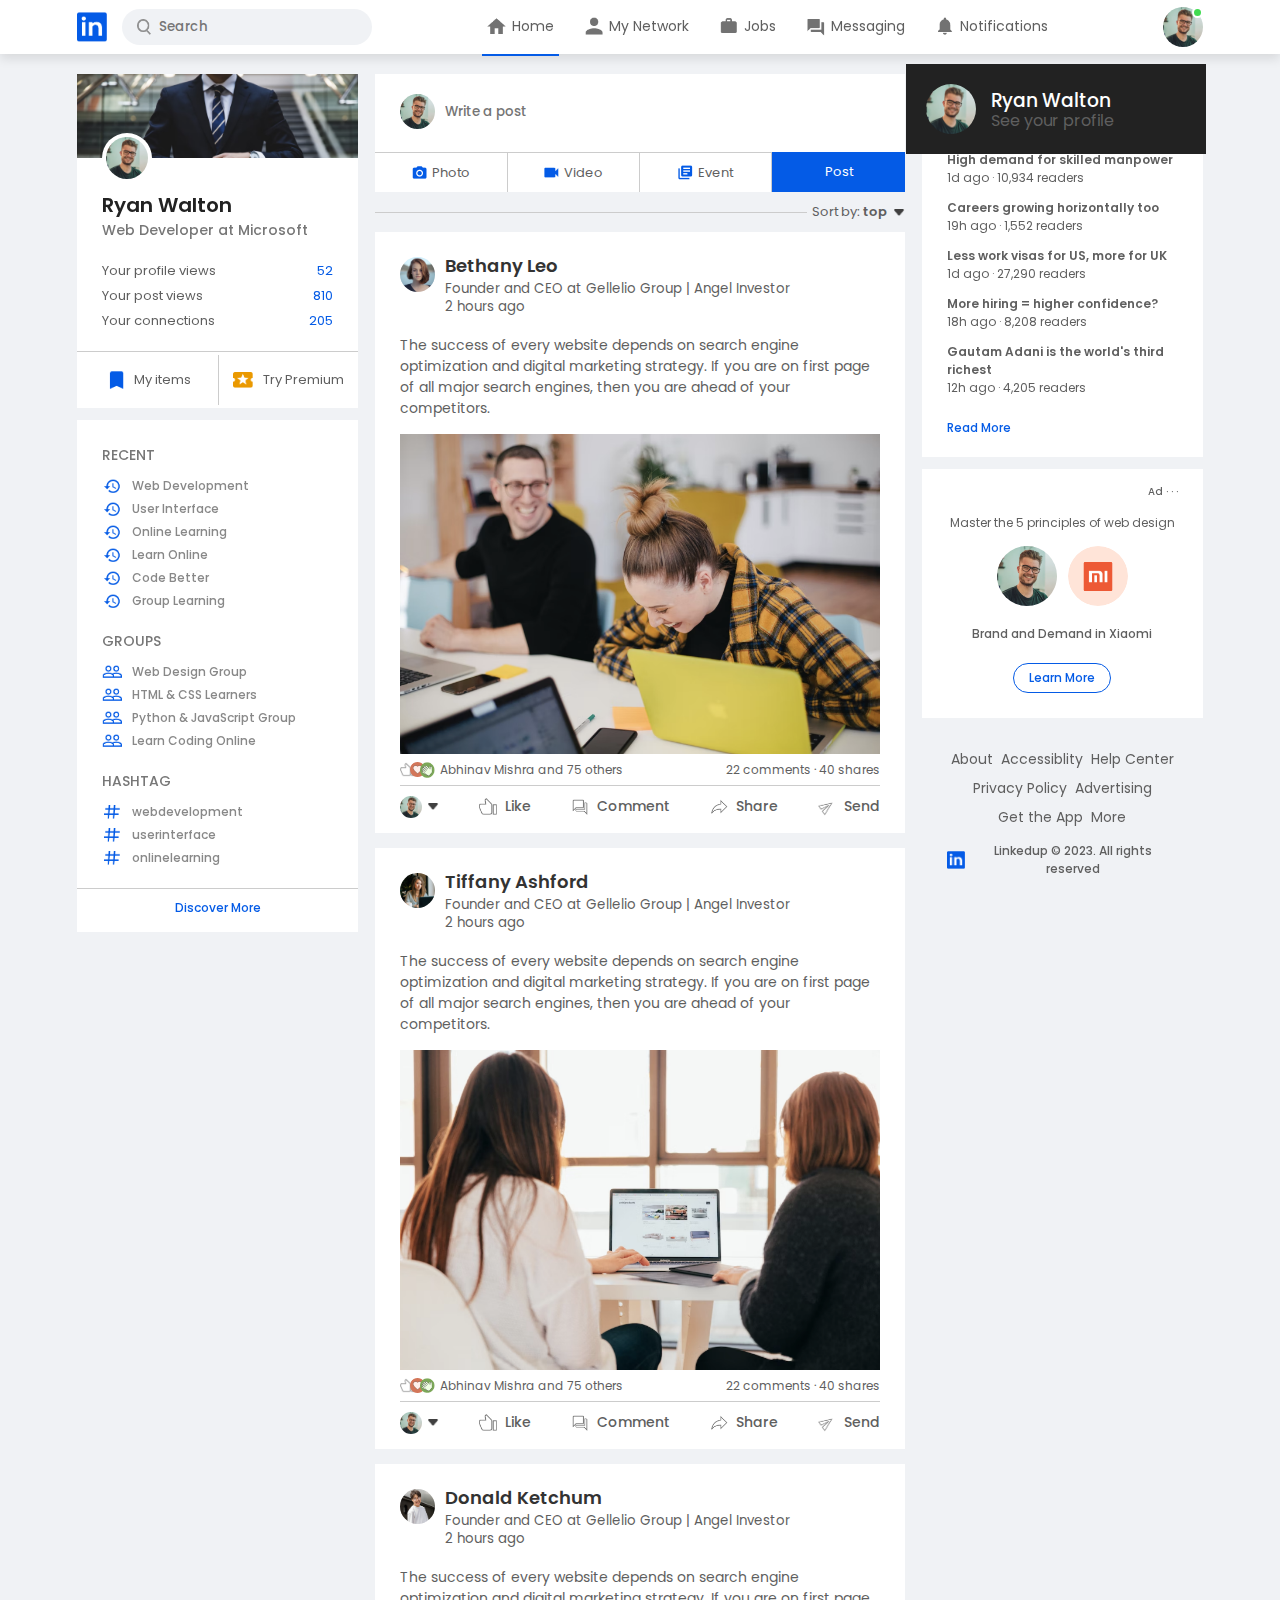
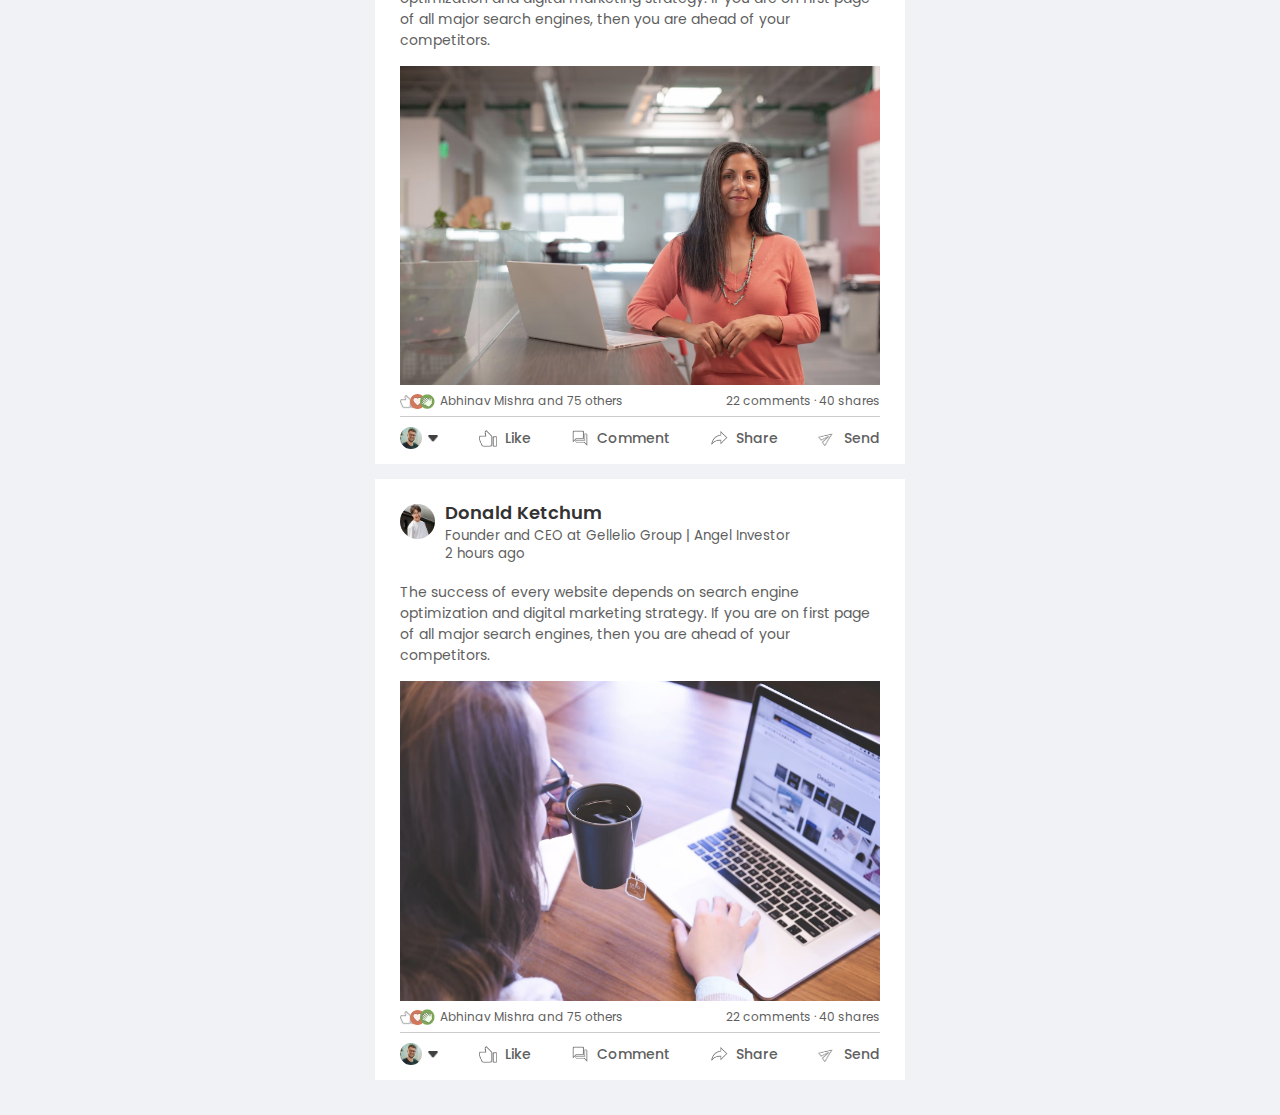
==== index.html @ 0e5afb8e "Initial Commit" ====
<!DOCTYPE html>
<html lang="en">
<head>
    <meta charset="UTF-8">
    <meta name="viewport" content="width=device-width, initial-scale=1.0">
    <title>Social Media Website Design - Practice</title>
    
    <!-- Google Fonts -->
    <link rel="preconnect" href="https://fonts.googleapis.com">
    <link rel="preconnect" href="https://fonts.gstatic.com" crossorigin>
    <link
        href="https://fonts.googleapis.com/css2?family=Abril+Fatface&family=Merriweather:ital@0;1&family=Poppins:ital,wght@0,100;0,200;0,400;0,500;0,600;0,700;0,800;0,900;1,100;1,200;1,300;1,400;1,500;1,600;1,700;1,800;1,900&family=Work+Sans:wght@400;500;800&display=swap"
        rel="stylesheet">
    <link rel="stylesheet" href="./style.css">
</head>
<body>
    <nav class="navbar">
        <div class="navbar-left">
            <a href="./index.html" class="logo"><img src="./images/logo.png" alt="logo"></a>

            <div class="search-box">
                <img src="./images/search.png" alt="replace-me">
                <input type="text" placeholder="Search">
            </div>

        </div>
        <div class="navbar-center">
            <ul>
                <li><a href="#" class="active-link"><img src="./images/home.png" alt="home"><span>Home</span></a></li>
                <li><a href="#"><img src="./images/network.png" alt="person"><span>My Network</span></a></li>
                <li><a href="#"><img src="./images/jobs.png" alt="briefcase"><span>Jobs</span></a></li>
                <li><a href="#"><img src="./images/message.png" alt="messaging"><span>Messaging</span></a></li>
                <li><a href="#"><img src="./images/notification.png" alt="bell notifications"><span>Notifications</span></a></li>
            </ul>
        </div>
        <div class="navbar-right">
            <div class="online">
            <img src="./images/user-1.png" class="nav-profile-img" alt="user profile photo">
            </div>
        </div>

        <!-- ---------------- profile drop-down menu ------------------ -->
        <div class="profile-menu-wrap">
            <div class="profile-menu">
                <div class="user-info">
                    <img src="./images/user-1.png">
                    <div>
                        <h3>Ryan Walton</h3>
                        <a href="#">See your profile</a>
                    </div>
                </div>
            </div>
        </div>

    </nav>    

<!-- --------------- End Navbar --------------- -->   

<div class="container">
    <!-- --------------- Left Sidebar --------------- -->  
    <div class="left-sidebar">
        <div class="sidebar-profile-box">
            <img src="images/cover-pic.png" width="100%">
            <div class="sidebar-profile-info">
                <img src="./images/user-1.png">
                <h1>Ryan Walton</h1>
                <h3>Web Developer at Microsoft</h3>
                <ul>
                    <li>Your profile views <span>52</span></li>
                    <li>Your post views <span>810</span></li>
                    <li>Your connections <span>205</span></li>
                </ul>
            </div>
            <div class="sidebar-profile-link">
                <a href="#"><img src="./images/items.png"> My items</a>
                <a href="#"><img src="./images/premium.png"> Try Premium</a>
            </div>
        </div>

        <div class="sidebar-activity">
            <h3>RECENT</h3>
            <a href="#"><img src="./images/recent.png"> Web Development</a>
            <a href="#"><img src="./images/recent.png"> User Interface</a>
            <a href="#"><img src="./images/recent.png"> Online Learning</a>
            <a href="#"><img src="./images/recent.png"> Learn Online</a>
            <a href="#"><img src="./images/recent.png"> Code Better</a>
            <a href="#"><img src="./images/recent.png"> Group Learning</a>
            <h3>GROUPS</h3>
            <a href="#"><img src="./images/group.png"> Web Design Group</a>
            <a href="#"><img src="./images/group.png"> HTML & CSS Learners</a>
            <a href="#"><img src="./images/group.png"> Python & JavaScript Group</a>
            <a href="#"><img src="./images/group.png"> Learn Coding Online</a>
            <h3>HASHTAG</h3>
            <a href="#"><img src="./images/hashtag.png"> webdevelopment</a>
            <a href="#"><img src="./images/hashtag.png"> userinterface</a>
            <a href="#"><img src="./images/hashtag.png"> onlinelearning</a>
            <div class="discover-more-link">
                <a href="#">Discover More</a>
            </div>
        </div>
    </div>

    <!-- --------------- Main Content  --------------- -->  
    <div class="main-content">

        <div class="create-post">
            <div class="create-post-input">
                <img src="./images/user-1.png">
                <textarea rows="2" placeholder="Write a post"></textarea>
            </div>
            <div class="create-post-links">
                <li><img src="./images/photo.png" alt="photo-icon">Photo</li>
                <li><img src="./images/video.png" alt="video-icon">Video</li>
                <li><img src="./images/event.png" alt="event-icon">Event</li>
                <li>Post</li>
            </div>
        </div>

        <div class="sort-by">
            <hr>
            <p>Sort by: <span>top <img src="./images/down-arrow.png" alt="down arrow"></span></p>
        </div>

                                    <!-- Start user posts -->

        <div class="post">
            <div class="post-author">
                <img src="./images/user-3.png">
                <div>
                    <h1>Bethany Leo</h1>
                    <small>Founder and CEO at Gellelio Group | Angel Investor</small>
                    <small>2 hours ago</small>
                </div>
            </div>

            <p>The success of every website depends on search engine optimization and digital marketing strategy.
                If you are on first page of all major search engines, then you are ahead of your competitors. 
            </p>
            <img src="./images/post-image-1.png" width="100%">

            <div class="post-stats">
                <div>
                    <img src="./images/thumbsup.png" alt="thumbs up icon">
                    <img src="./images/love.png" alt="heart icon">
                    <img src="./images/clap.png" alt="clap icon">
                    <span class="liked-users">Abhinav Mishra and 75 others</span>
                </div>
                <div>
                    <span>22 comments &middot; 40 shares</span>
                </div>
            </div>

            <div class="post-activity">
                <div>
                    <img src="./images/user-1.png" class="post-activity-user-icon">
                    <img src="./images/down-arrow.png" class="post-activity-arrow-icon">
                </div>
                <div class="post-activity-link">
                    <img src="./images/like.png">
                    <span>Like</span>
                </div>
                <div class="post-activity-link">
                    <img src="./images/comment.png">
                    <span>Comment</span>
                </div>
                <div class="post-activity-link">
                    <img src="./images/share.png">
                    <span>Share</span>
                </div>
                <div class="post-activity-link">
                    <img src="./images/send.png">
                    <span>Send</span>
                </div>
            </div>

        </div>
        <div class="post">
            <div class="post-author">
                <img src="./images/user-4.png">
                <div>
                    <h1>Tiffany Ashford</h1>
                    <small>Founder and CEO at Gellelio Group | Angel Investor</small>
                    <small>2 hours ago</small>
                </div>
            </div>

            <p>The success of every website depends on search engine optimization and digital marketing strategy.
                If you are on first page of all major search engines, then you are ahead of your competitors. 
            </p>
            <img src="./images/post-image-2.png" width="100%">

            <div class="post-stats">
                <div>
                    <img src="./images/thumbsup.png" alt="thumbs up icon">
                    <img src="./images/love.png" alt="heart icon">
                    <img src="./images/clap.png" alt="clap icon">
                    <span class="liked-users">Abhinav Mishra and 75 others</span>
                </div>
                <div>
                    <span>22 comments &middot; 40 shares</span>
                </div>
            </div>

            <div class="post-activity">
                <div>
                    <img src="./images/user-1.png" class="post-activity-user-icon">
                    <img src="./images/down-arrow.png" class="post-activity-arrow-icon">
                </div>
                <div class="post-activity-link">
                    <img src="./images/like.png">
                    <span>Like</span>
                </div>
                <div class="post-activity-link">
                    <img src="./images/comment.png">
                    <span>Comment</span>
                </div>
                <div class="post-activity-link">
                    <img src="./images/share.png">
                    <span>Share</span>
                </div>
                <div class="post-activity-link">
                    <img src="./images/send.png">
                    <span>Send</span>
                </div>
            </div>
        </div>

        <div class="post">
            <div class="post-author">
                <img src="./images/user-5.png">
                <div>
                    <h1>Donald Ketchum</h1>
                    <small>Founder and CEO at Gellelio Group | Angel Investor</small>
                    <small>2 hours ago</small>
                </div>
            </div>

            <p>The success of every website depends on search engine optimization and digital marketing strategy.
                If you are on first page of all major search engines, then you are ahead of your competitors. 
            </p>
            <img src="./images/post-image-3.png" width="100%">

            <div class="post-stats">
                <div>
                    <img src="./images/thumbsup.png" alt="thumbs up icon">
                    <img src="./images/love.png" alt="heart icon">
                    <img src="./images/clap.png" alt="clap icon">
                    <span class="liked-users">Abhinav Mishra and 75 others</span>
                </div>
                <div>
                    <span>22 comments &middot; 40 shares</span>
                </div>
            </div>

            <div class="post-activity">
                <div>
                    <img src="./images/user-1.png" class="post-activity-user-icon">
                    <img src="./images/down-arrow.png" class="post-activity-arrow-icon">
                </div>
                <div class="post-activity-link">
                    <img src="./images/like.png">
                    <span>Like</span>
                </div>
                <div class="post-activity-link">
                    <img src="./images/comment.png">
                    <span>Comment</span>
                </div>
                <div class="post-activity-link">
                    <img src="./images/share.png">
                    <span>Share</span>
                </div>
                <div class="post-activity-link">
                    <img src="./images/send.png">
                    <span>Send</span>
                </div>
            </div>
        </div>

        <div class="post">
            <div class="post-author">
                <img src="./images/user-5.png">
                <div>
                    <h1>Donald Ketchum</h1>
                    <small>Founder and CEO at Gellelio Group | Angel Investor</small>
                    <small>2 hours ago</small>
                </div>
            </div>

            <p>The success of every website depends on search engine optimization and digital marketing strategy.
                If you are on first page of all major search engines, then you are ahead of your competitors. 
            </p>
            <img src="./images/post-image-4.png" width="100%">

            <div class="post-stats">
                <div>
                    <img src="./images/thumbsup.png" alt="thumbs up icon">
                    <img src="./images/love.png" alt="heart icon">
                    <img src="./images/clap.png" alt="clap icon">
                    <span class="liked-users">Abhinav Mishra and 75 others</span>
                </div>
                <div>
                    <span>22 comments &middot; 40 shares</span>
                </div>
            </div>

            <div class="post-activity">
                <div>
                    <img src="./images/user-1.png" class="post-activity-user-icon">
                    <img src="./images/down-arrow.png" class="post-activity-arrow-icon">
                </div>
                <div class="post-activity-link">
                    <img src="./images/like.png">
                    <span>Like</span>
                </div>
                <div class="post-activity-link">
                    <img src="./images/comment.png">
                    <span>Comment</span>
                </div>
                <div class="post-activity-link">
                    <img src="./images/share.png">
                    <span>Share</span>
                </div>
                <div class="post-activity-link">
                    <img src="./images/send.png">
                    <span>Send</span>
                </div>
            </div>
        </div>
                                    <!-- End user posts -->

    </div>

    <!-- --------------- Right Sidebar  --------------- --> 
    <div class="right-sidebar">
        <div class="sidebar-news">
            <img src="./images/more.png" class="info-icon" alt="info icon">
            <h3>Trending News</h3>
            <a href="#">High demand for skilled manpower</a>
            <span>1d ago &middot; 10,934 readers</span>

            <a href="#">Careers growing horizontally too</a>
            <span>19h ago &middot; 1,552 readers</span>

            <a href="#">Less work visas for US, more for UK</a>
            <span>1d ago &middot; 27,290 readers</span>

            <a href="#">More hiring = higher confidence?</a>
            <span>18h ago &middot; 8,208 readers</span>

            <a href="#">Gautam Adani is the world's third richest</a>
            <span>12h ago &middot; 4,205 readers</span>

            <a href="#" class="read-more-link">Read More</a>
        </div>


        <div class="sidebar-ad">
            <small>Ad &middot; &middot; &middot;</small>
            <p>Master the 5 principles of web design</p>
            <div>
                <img src="./images/user-1.png">
                <img src="./images/mi-logo.png">
            </div>
            <b>Brand and Demand in Xiaomi</b>
            <a href="#" class="ad-link">Learn More</a>
        </div>

        <div class="sidebar-useful-links">
            <a href="#">About</a>
            <a href="#">Accessiblity</a>
            <a href="#">Help Center</a>
            <a href="#">Privacy Policy</a>
            <a href="#">Advertising</a>
            <a href="#">Get the App</a>
            <a href="#">More</a>


            <div class="copyright-msg">
                <img src="./images/logo.png" alt="logo">
                <p>Linkedup &#169; 2023. All rights reserved</p>
            </div>
        </div>

    </div>
</div>


</body>
</html>
---- style.css ----
* {
    margin: 0; 
    padding: 0; 
    font-family: 'Poppins', sans-serif;
    box-sizing: border-box;
}

body {
    background: #f0f2f5; 
    color: #5f5f5f;
}

a {
    text-decoration: none; /*remoes underline from all link text*/
    color: #5f5f5f;
}

.navbar {
    display: flex; 
    align-items: center;
    justify-content: space-between;
    background: #fff; 
    padding: 6px 6%; 
    position: sticky; 
    top: 0; 
    z-index: 100; 
    box-shadow: 0 5px 10px rgba(0, 0, 0, 0.1); 
}

.logo img {
    width: 30px; /*changes the size of the logo*/
    margin-right: 15px;
    display: block; 
}

.navbar-center ul li {
    display: inline-block; /*horizontally aligns items*/
    list-style: none; /*removes bullets*/
}

.navbar-center ul li a {
    display: flex;
    align-items: center; /*aligns icons and link text*/
    font-size: 14px;
    margin: 5px 8px; /* 5px on l/r and 8px t/b*/
    padding-right: 5px;
    position: relative;
}

.navbar-center ul li a img {
    width: 30px; /*changes the size of the icons*/
}

.navbar-center ul li a::after {
    content: '';
    width: 0; 
    height: 2px; 
    background: #045be6;
    position: absolute;
    bottom: -15px; 
    transition: width 0.3s;
}

.navbar-center ul li a:hover::after, 
.navbar-center ul li a.active-link::after {
    width: 100%;
}

.nav-profile-img {
    width: 40px; 
    border-radius: 50%;
    display: block; 
    cursor: pointer;
    position: relative;
}

.online {
    position: relative; 
}

.online::after {
    content: ''; 
    width: 7px; 
    height: 7px; 
    border: 2px solid #fff;
    border-radius: 50%;
    right: 0px; 
    top: 0px; 
    background: #41db51;
    position: absolute;
}

.search-box {
    background: #f0f2f5;
    width: 250px;
    border-radius: 20px;
    display: flex;
    align-items: center;
    padding: 0 15px;
}

.navbar-left {
    display: flex;   
    align-items: center;
}

.search-box img {
    width: 14px;
}

.search-box input {
    width: 100%;
    background: transparent;
    padding: 8px;
    outline: none;
    border: 0;
}

/* ----- Navbar End ----- */ 

.container {
    padding: 20px 6%; 
    display: flex;
    flex-wrap: wrap; /* look this up */
    justify-content: space-between;

}

/* --------------- Left Sidebar --------------- */

.left-sidebar {
    flex-basis: 25%; /*sets the width of the sidebar*/
    align-self: flex-start;
    position: sticky; 
    top: 73px;
}

.sidebar-profile-box {
    background: #fff;
}

.sidebar-profile-info {
    padding: 0 25px; 
}

.sidebar-profile-info img {
    width: 50px;
    border-radius: 50%;
    background: #fff; 
    padding: 4px; /* adds 4 px of circle around profile image */
    margin-top: -45px; 
}

.sidebar-profile-info h1 {
    font-size: 20px;
    font-weight: 600;
    color: #222;
}

.sidebar-profile-info h3 {
    font-size: 14px; 
    font-weight: 500;
    color: #777;
}

.sidebar-profile-info ul {
    list-style: none;
    margin: 20px 0;
}

.sidebar-profile-info ul li {
    width: 100%;
    margin: 5px 0; 
    font-size: 13px;
}

.sidebar-profile-info ul li span {
    float: right;
    color: #045be6;
}

.sidebar-profile-link {
    display: flex;
    align-items: center;
    border-top: 1px solid #ccc;
}

.sidebar-profile-link a {
    flex-basis: 50%; 
    display: flex;
    align-items: center;
    justify-content: center;
    padding: 15px 0;
    font-size: 13px; 
    border-left: 1px solid #ccc;
}

.sidebar-profile-link a:first-child {
    border-left: 0;
}

.sidebar-profile-link a img {
    width: 20px;
    margin-right: 10px;
}

.sidebar-activity {
    background: #fff;
    padding: 5px 25px;
    margin: 12px 0; 
}

.sidebar-activity h3 {
    color: #777;
    font-size: 14px; 
    font-weight: 500; 
    margin: 20px 0 10px; 
}

.sidebar-activity a {
    display: flex;
    align-items: center;
    font-size: 12px;
    font-weight: 500;
    color: #888;
    margin: 3px 0;
}

.sidebar-activity a img {
    width: 20px;
    margin-right: 10px;
}

.discover-more-link {
    border-top: 1px solid #ccc;
    text-align: center;
    margin-top: 20px; 
    margin-left: -25px; 
    margin-right: -25px; 
}

.discover-more-link a {
    color: #045be6;
    display: inline-block;
    margin: 10px 0;
}

/* --------------- Right Sidebar --------------- */

.right-sidebar {
    flex-basis: 25%;
    align-self: flex-start;
    position: sticky; 
    top: 73px;
}

.sidebar-news {
    background: #fff;
    padding: 10px 25px;
}

.info-icon {
    width: 15px;
    float: right;
    margin-top: 15px;
}

.sidebar-news h3 {
    font-size: 18px;
    font-weight: 600;
    color: #333;
    margin: 10px 0 30px;
}

.sidebar-news a {
    display: block;
    font-size: 12px;
    font-weight: 600; 
    margin-top: 10px;
    margin-bottom: -5px;
}

.sidebar-news span {
    font-size: 12px;
}

.sidebar-news .read-more-link {
    color: #045be6;
    font-weight: 500;
    margin: 20px 0 10px;
}

.sidebar-ad {
    background: #fff;
    padding: 15px 25px; 
    text-align: center;
    margin: 12px 0;
    font-size: 12px;
}

.sidebar-ad img {
    width: 60px;
    border-radius: 50%;
    margin: 4px;
}

.sidebar-ad small{
    float: right; 
    font-weight: 500; 
}

.sidebar-ad p {
    margin-top: 30px;
    margin-bottom: 10px;
}

.sidebar-ad b {
    display: block;
    font-weight: 500;
    margin-top: 10px;
}

.ad-link {
    display: inline-block;
    border: 1px solid #045be6;
    border-radius: 30px;
    padding: 5px 15px;
    color: #045be6;
    font-weight: 500;
    margin: 20px auto 10px;
}

.sidebar-useful-links {
    padding: 15px 25px; 
    text-align: center;
}

.sidebar-useful-links a {
    display: inline-block; /* allows us to set the width and height on the element */
    font-size: 14px;
    margin: 4px 2px; /* adds space between the links */
}

.copyright-msg {
    display: flex;
    align-items: center;
    justify-content: center;
    font-size: 12px;
    margin-top: 10px;
    font-weight: 500;
}

.copyright-msg img {
    width: 18px;
    margin-right: 4px;
}


/* --------------- Main Content --------------- */
.main-content {
    flex-basis: 47%;
}

.create-post {
    background: #fff;
}

.create-post-input {
    padding: 20px 25px 10px; 
    display: flex;
    align-items: flex-start;
}

.create-post-input img {
    width: 35px;
    border-radius: 50%;    
    margin-right: 10px;
}

.create-post-input textarea {
    width: 100%;
    border: 0; 
    outline: 0;
    resize: none;
    background: transparent;
    margin-top: 8px;
}

::placeholder {
    font-weight: 500;
}

.create-post-links {
    display: flex;
    align-items: flex-start;
}

.create-post-links li {
    list-style: none;
    border-top: 1px solid #ccc;
    border-right: 1px solid #ccc;
    flex-basis: 25%;
    height: 40px;
    font-size: 13px;
    display: flex;
    align-items: center;
    justify-content: center;
    cursor: pointer;
}

.create-post-links li img {
    width: 15px;
    margin-right: 5px;
}

.create-post-links li:last-child {
    background: #045be6;
    color: #fff;
    border-top: 0;
    border-right: 0;
}

.sort-by {
    display: flex;
    align-items: center;
    margin: 10px 0;
}

.sort-by hr {
    flex: 1;
    border: 0;
    height: 1px;
    background: #ccc;
}

.sort-by p {
    font-size: 13px;
    padding-left: 5px;
}

.sort-by p span {
    font-weight: 600; 
    cursor: pointer;
}

.sort-by p span img {
    width: 12px;
    margin-left: 3px;
}

.post {
    background: #fff;
    padding: 20px 25px 5px;
    margin: 5px 0 15px;
}

.post-author {
    display: flex;
    align-items: flex-start;
    margin-bottom: 20px;
}

.post-author img {
    width: 35px;
    border-radius: 50%;
    margin-right: 10px;
    margin-top: 5px;
}

.post-author h1 {
    font-size: 18px;
    font-weight: 600;
    color: #333;
}

.post-author small {
    display: block;
    margin-bottom: -2px;
}

.post p {
    font-size: 14px; 
    margin-bottom: 15px; 
}

.post-stats {
    display: flex;
    flex-wrap: wrap;
    align-items: center;
    justify-content: space-between;
    font-size: 12px;
    border-bottom: 1px solid #ccc;
    padding-bottom: 6px;
}

.post-stats div {
    display: flex;
    align-items: center;
}

.post-stats img {
    width: 15px;
    margin-right: -5px;
}

.liked-users {
    margin-left: 10px;
}

.post-activity {
    display: flex;
    align-items: center;
    justify-content: space-between; 
    padding: 10px 0;
    font-size: 14px;
    font-weight: 500;
}

.post-activity div {
    display: flex;
    align-items: center;
}

.post-activity-user-icon {
    width: 22px;
    border-radius: 50%;
}

.post-activity-arrow-icon {
    width: 12px; 
    margin-left: 5px;
}

.post-activity-link img {
    width: 18px;
    margin-right: 8px;
}

/* --------------- Profile Drop-down Menu ---------------- */

.profile-menu-wrap {
    position: absolute;  
    top: 100%;  
    right: 5%;
    width: 320px;
}

.profile-menu {
    background: #222;
    color: #fff;
    padding: 20px;
    margin: 10px;
}

.user-info {
    display: flex;
    align-items: center;
}

.user-info img {
    width: 50px;
    border-radius: 50%;
    margin-right: 15px;
}

.user-info h3 {
    font-weight: 500;
    margin-bottom:-7px;
}


/* left off at 1:32:08 https://www.youtube.com/watch?v=0ihPVIrf_Dw */
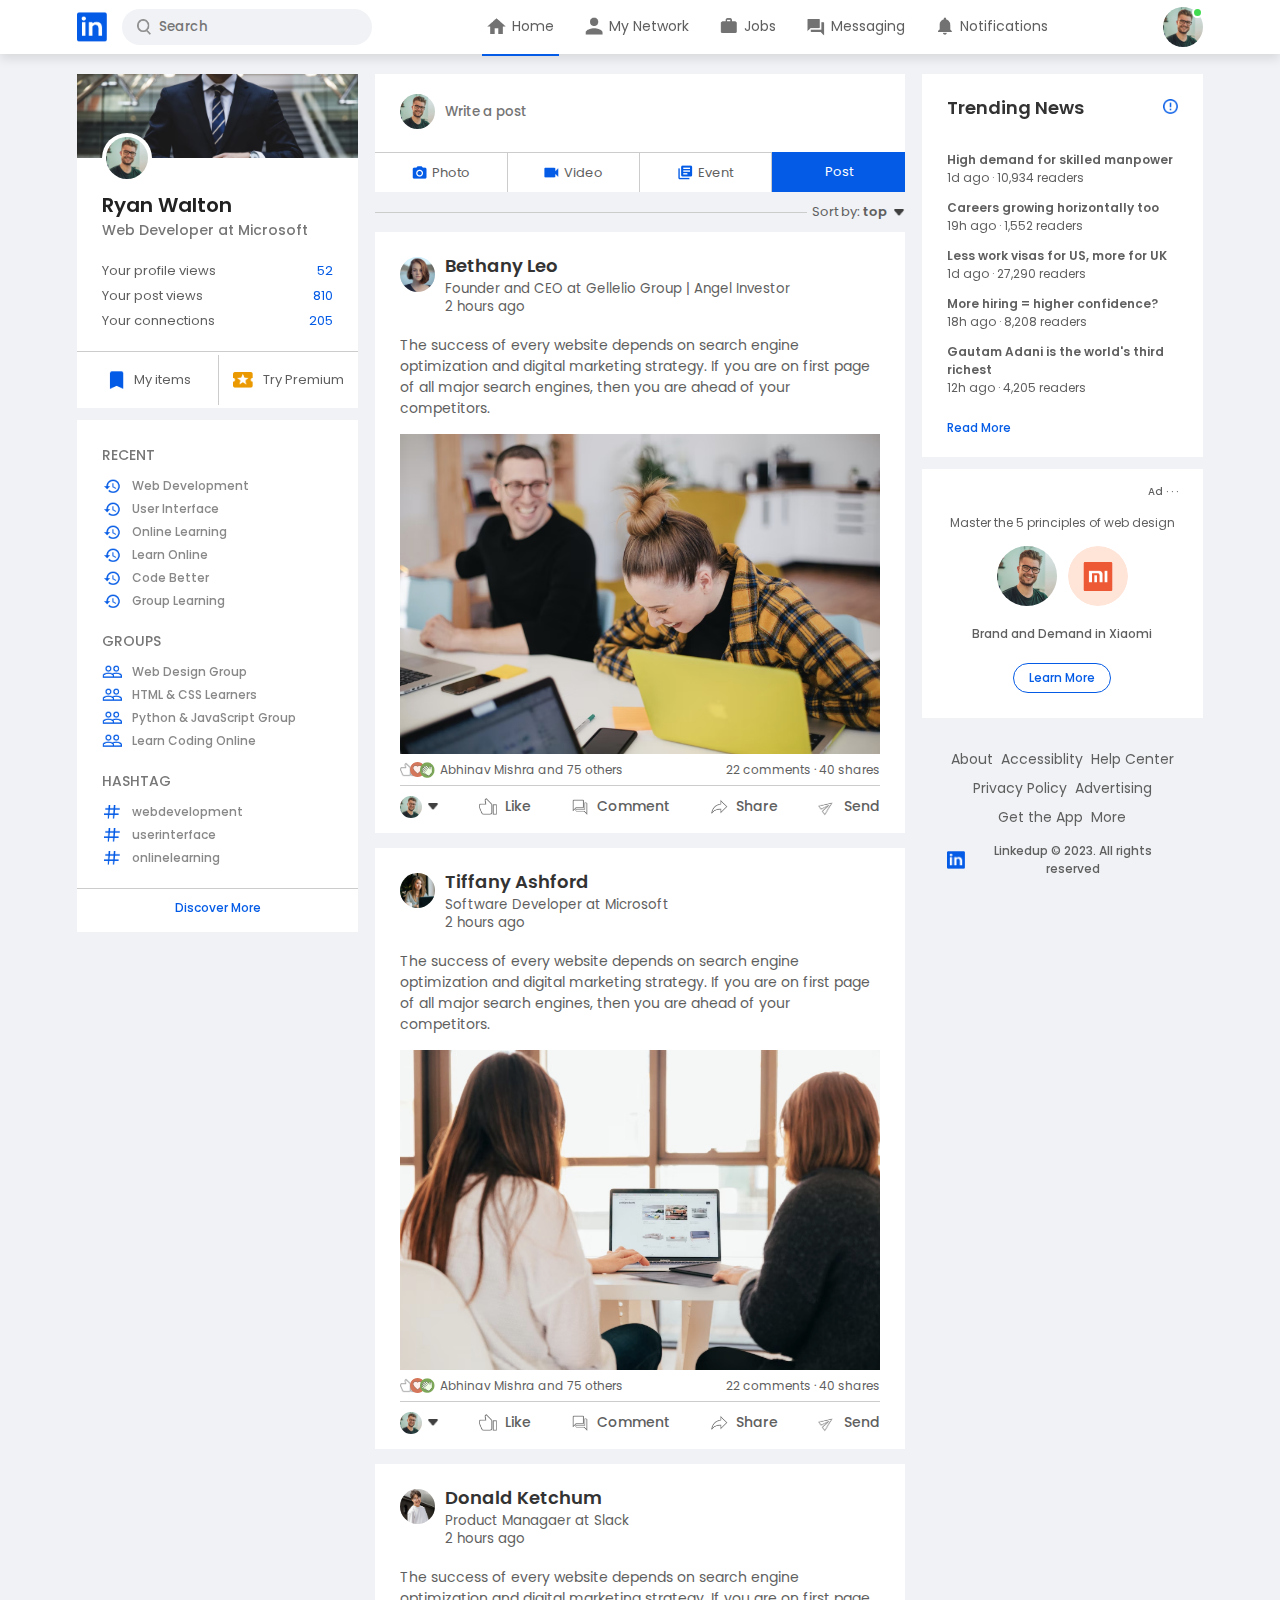
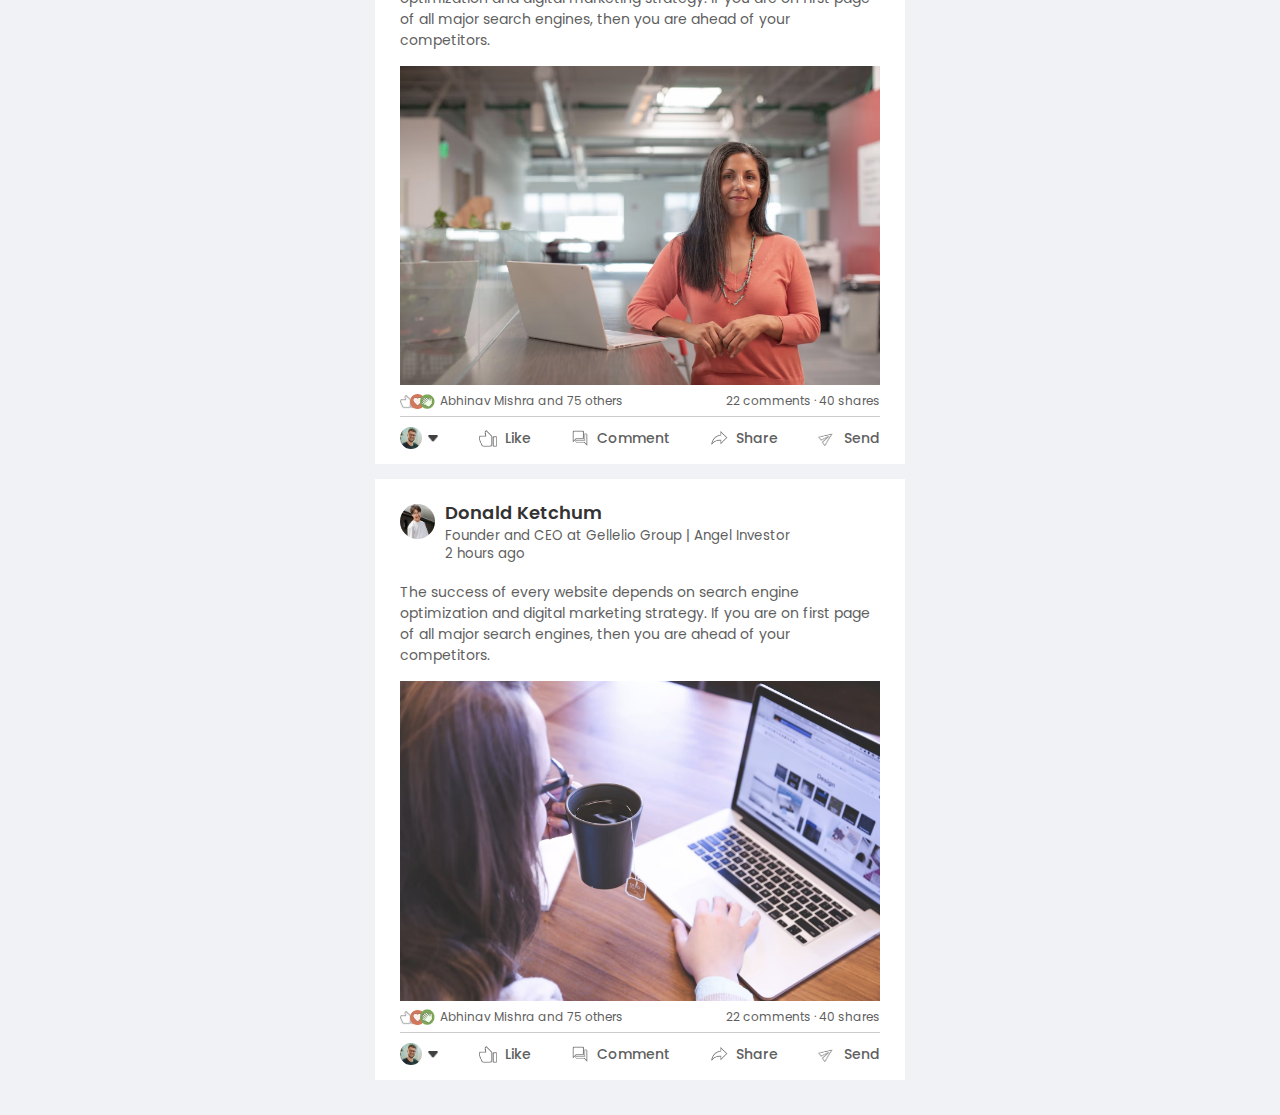
==== commit 12b5cb02: "Added people you may know section to profile sidebar" ====
--- a/index.html
+++ b/index.html
@@ -35,12 +35,12 @@
         </div>
         <div class="navbar-right">
             <div class="online">
-            <img src="./images/user-1.png" class="nav-profile-img" alt="user profile photo">
+            <img src="./images/user-1.png" class="nav-profile-img" alt="user profile photo" onclick="toggleMenu()">
             </div>
         </div>
 
         <!-- ---------------- profile drop-down menu ------------------ -->
-        <div class="profile-menu-wrap">
+        <div class="profile-menu-wrap" id="profileMenu">
             <div class="profile-menu">
                 <div class="user-info">
                     <img src="./images/user-1.png">
@@ -49,6 +49,32 @@
                         <a href="#">See your profile</a>
                     </div>
                 </div>
+                <hr>
+                <a href="#" class="profile-menu-link">
+                    <img src="./images/feedback.png">
+                    <p>Give Feedback</p>
+                    <span>></span>
+                </a>
+                <a href="#" class="profile-menu-link">
+                    <img src="./images/setting.png">
+                    <p>Settings & Privacy</p>
+                    <span>></span>
+                </a>
+                <a href="#" class="profile-menu-link">
+                    <img src="./images/help.png">
+                    <p>Help & Support</p>
+                    <span>></span>
+                </a>
+                <a href="#" class="profile-menu-link">
+                    <img src="./images/display.png">
+                    <p>Display & Accessibility</p>
+                    <span>></span>
+                </a>
+                <a href="#" class="profile-menu-link">
+                    <img src="./images/logout.png">
+                    <p>Logout</p>
+                    <span>></span>
+                </a>
             </div>
         </div>
 
@@ -179,7 +205,7 @@
                 <img src="./images/user-4.png">
                 <div>
                     <h1>Tiffany Ashford</h1>
-                    <small>Founder and CEO at Gellelio Group | Angel Investor</small>
+                    <small>Software Developer at Microsoft</small>
                     <small>2 hours ago</small>
                 </div>
             </div>
@@ -230,7 +256,7 @@
                 <img src="./images/user-5.png">
                 <div>
                     <h1>Donald Ketchum</h1>
-                    <small>Founder and CEO at Gellelio Group | Angel Investor</small>
+                    <small>Product Managaer at Slack</small>
                     <small>2 hours ago</small>
                 </div>
             </div>
@@ -384,6 +410,6 @@
     </div>
 </div>
 
-
+<script src="./index.js"></script>
 </body>
 </html>--- a/style.css
+++ b/style.css
@@ -543,6 +543,13 @@
     top: 100%;  
     right: 5%;
     width: 320px;
+    max-height: 0;
+    overflow: hidden;
+    transition: max-height 0.5s;
+}
+
+.profile-menu-wrap.open-menu {
+    max-height: 400px;
 }
 
 .profile-menu {
@@ -568,5 +575,256 @@
     margin-bottom:-7px;
 }
 
+.user-info a {
+    color: #c9dbf8;
+    font-size: 13px;
+}
+
+.profile-menu hr {
+    border: 0;
+    height: 1px;
+    width: 100%;
+    background: #fff;
+    margin: 15px 0 10px; 
+}
+
+.profile-menu-link {
+    display: flex;
+    align-items: center;
+    color: #fff;
+    margin: 12px 0;
+    font-size: 14px;
+}
+
+.profile-menu-link p {
+    width: 100%;
+}
+
+.profile-menu-link img {
+    width: 35px;
+    border-radius: 50%;
+    margin-right: 15px;
+}
+
+
+/* ------------- Profile Page ----------- */
+
+.profile-main {
+    flex-basis: 73%;
+}
+
+.profile-sidebar {
+    flex-basis: 25%;
+    align-self: flex-start;
+    position: sticky;
+    top: 73px;
+}
+
+.profile-container {
+    background: #fff;
+}
+
+.profile-container-inner {
+    padding: 0 4% 10px; 
+}
+
+.profile-pic {
+    width: 150px;
+    border-radius: 50%;
+    margin-top: -75px;
+    padding: 5px; 
+    background: #fff;
+}
+
+.profile-container h1 {
+    font-size: 28px;
+    font-weight: 600;
+    color: #222;
+
+}
+
+.profile-container b {
+    font-weight: 500; 
+}
+
+.profile-container p {
+    margin-top: 5px;
+}
+
+.profile-container p a {
+    color: #045be6;
+    font-weight: 500;
+}
+
+.mutual-connection {
+    display: flex;
+    align-items: center;
+    margin: 20px 0; 
+}
+
+.mutual-connection img {
+    width: 30px;
+    border-radius: 50%;
+    margin-right: 5px;
+}
+
+.profile-btn {
+    margin: 20px 0;
+}
+
+.profile-btn a {
+    display: inline-flex;
+    align-items: center;
+    background: #e4e6eb;
+    padding: 6px 15px; 
+    border-radius: 4px;
+    margin-right: 10px; 
+}
+
+.profile-btn a img {
+    width: 18px;
+    margin-right: 5px;
+}
+
+.profile-btn .primary-btn {
+    background: #045be6;
+    color: #fff;
+}
+
+.profile-description {
+    background: #fff;
+    padding: 20px 4% 30px; 
+    margin: 12px 0;
+}
+
+.profile-description h2 {
+    color: #333;
+    margin: 10px 0 20px; 
+    font-weight: 600;
+}
+
+.see-more-link {
+    display: block;
+    text-align: right;
+    font-size: 15px;
+}
+
+.profile-desc-row {
+    display: flex;
+    align-items: flex-start;
+    margin: 20px 0;
+}
+
+.profile-desc-row img {
+    width: 50px;
+    margin-right: 25px;
+    margin-top: 5px;
+}
+
+.profile-desc-row div {
+    width: 100%;
+}
+
+.profile-desc-row h3 {
+    font-size: 18px;
+    font-weight: 600;
+    color: #333;
+}
+
+.profile-desc-row b {
+    display: block;
+    font-weight: 500;
+    font-size: 15px;
+}
+
+.profile-desc-row p {
+    margin-top: 15px;
+}
+
+.profile-desc-row hr {
+    border: 0; 
+    border-bottom: 1px solid #999;
+    margin-top: 10px;
+}
+
+.experience-link {
+    display: flex;
+    align-items: center;
+    justify-content: center;
+    padding-top: 20px;
+    font-weight: 500;
+}
+
+.experience-link img {
+    width: 20px;
+    margin-left: 8px;
+}
+
+
+.skills-btn {
+    display: inline-block;
+    margin: 10px 5px; 
+    padding: 6px 18px;
+    border: 1px solid #777;
+    border-radius: 30px;
+    font-size: 12px;
+    font-weight: 500;
+}
+
+.language-btn {
+    display: inline-block;
+    margin: 10px 5px;
+    padding: 6px 18px;
+    background: #e4e6eb;
+    font-size: 12px;
+    font-weight: 500;
+}
+
+
+/* ------------------ profile right-sidebar ----------------- */
+
+.profile-sidebar .sidebar-ad {
+    margin: 0;
+}
+
+.sidebar-people {
+    background: #fff;
+    padding: 15px 25px;
+    margin: 12px 0;
+    font-size: 12px;
+}
+
+.sidebar-people h3 {
+    font-size: 16px;
+    font-weight: 600;
+    margin: 10px 0 20px;
+}
+
+.sidebar-people-row {
+    display: flex;
+    align-items: flex-start;
+    margin: 6px 0;
+}
+
+.sidebar-people-row img {
+    border-radius: 50%;
+    width: 40px;
+    margin-right: 8px;
+    margin-top: 5px;
+}
+
+.sidebar-people-row h2 {
+    font-weight: 500;
+    font-size: 16px;
+}
+
+.sidebar-people-row a {
+    display: inline-block;
+    margin: 10px 0;
+    padding: 5px 25px;
+    border: 1px solid #5f5f5f;
+    border-radius: 30px;
+    font-weight: 500;
+}
 
 /* left off at 1:32:08 https://www.youtube.com/watch?v=0ihPVIrf_Dw */
